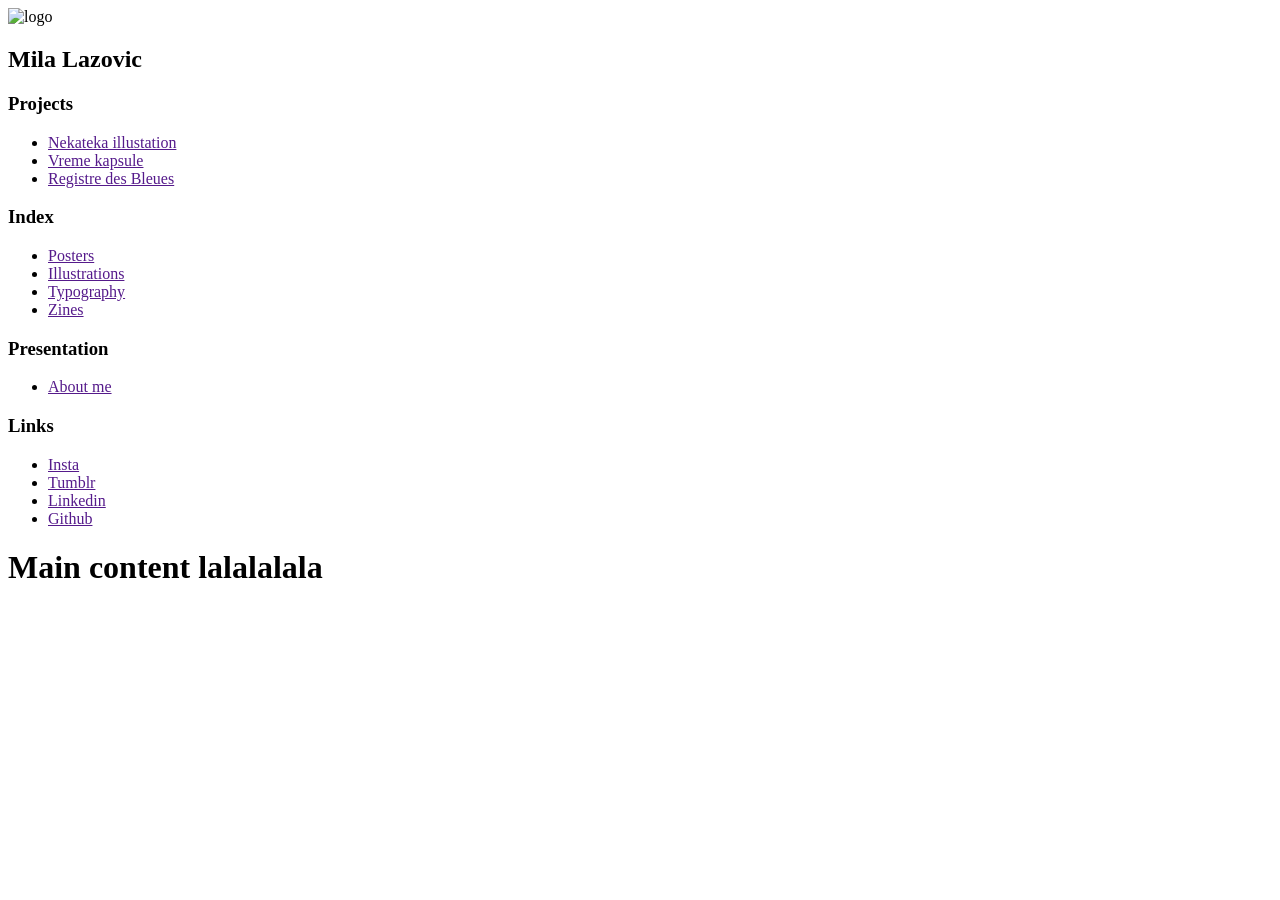
==== index.html @ 71803dd0 "initial commit" ====
<!DOCTYPE html>
<html lang="en">
  <head>
    <meta charset="UTF-8" />
    <meta name="viewport" content="width=device-width, initial-scale=1.0" />
    <link rel="stylesheet" href="./style/layout.css" />
    <title>Portfolio</title>
  </head>
  <body>
    <nav class="sidebar">
      <div>
        <img src="" alt="logo" />
        <h2>Mila Lazovic</h2>
      </div>

      <section class="nav-section">
        <h3>Projects</h3>
        <ul>
          <li><a href="">Nekateka illustation</a></li>
          <li><a href="">Vreme kapsule</a></li>
          <li><a href="">Registre des Bleues</a></li>
        </ul>
      </section>

      <section class="nav-section">
        <h3>Index</h3>
        <ul>
          <li><a href="">Posters</a></li>
          <li><a href="">Illustrations</a></li>
          <li><a href="">Typography</a></li>
          <li><a href="">Zines</a></li>
        </ul>
      </section>

      <section class="nav-section">
        <h3>Presentation</h3>
        <ul>
          <li><a href="">About me</a></li>
        </ul>
      </section>

      <section class="nav-section">
        <h3>Links</h3>
        <ul>
          <li><a href="">Insta</a></li>
          <li><a href="">Tumblr</a></li>
          <li><a href="">Linkedin</a></li>
          <li><a href="">Github</a></li>
        </ul>
      </section>
    </nav>
    <main><h1>Main content lalalalala</h1></main>
  </body>
</html>
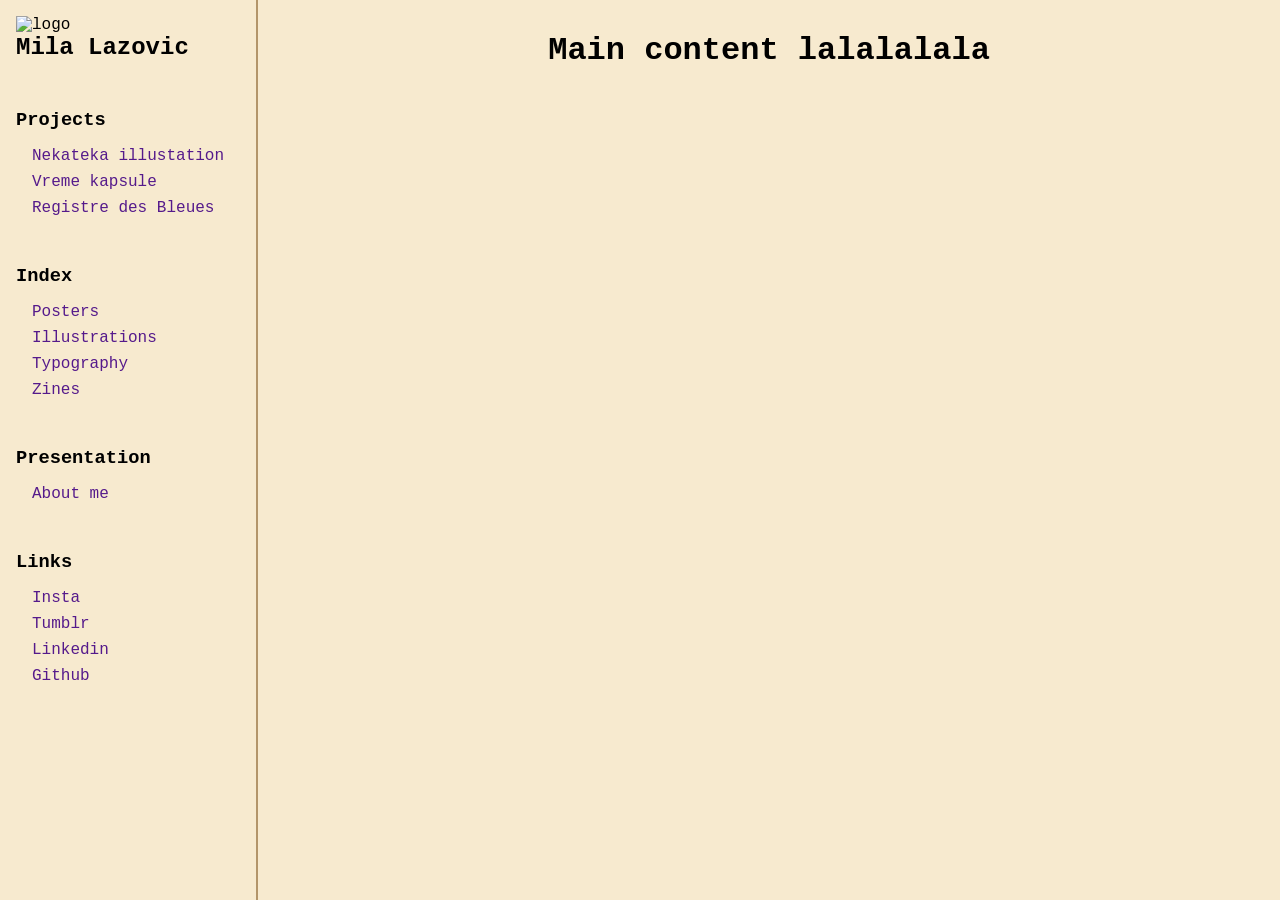
==== commit 3665bfd7: "typo" ====
--- a/index.html
+++ b/index.html
@@ -3,7 +3,7 @@
   <head>
     <meta charset="UTF-8" />
     <meta name="viewport" content="width=device-width, initial-scale=1.0" />
-    <link rel="stylesheet" href="./style/layout.css" />
+    <link rel="stylesheet" href="./styles/layout.css" />
     <title>Portfolio</title>
   </head>
   <body>
--- a/styles/layout.css
+++ b/styles/layout.css
@@ -0,0 +1,51 @@
+* {
+  margin: 0;
+  padding: 0;
+  box-sizing: border-box;
+  font-family: "Courier New", Courier, monospace;
+  background-color: #f7eacf;
+}
+
+html,
+body {
+  width: 100%;
+  height: 100%;
+}
+body {
+  display: flex;
+}
+
+.sidebar {
+  padding: 1rem;
+  display: flex;
+  flex-direction: column;
+  gap: 2rem;
+  border-right: rgb(179, 149, 106) solid 2px;
+}
+
+li {
+  list-style: none;
+  text-decoration: none;
+}
+
+.sidebar h3 {
+  padding: 1rem 0rem;
+}
+.sidebar ul {
+  padding: 0rem 1rem;
+  display: flex;
+  flex-direction: column;
+  gap: 0.5rem;
+}
+
+a {
+  text-decoration: none;
+}
+
+main {
+  display: flex;
+  flex: 1;
+  flex-direction: column;
+  align-items: center;
+  padding: 2rem;
+}
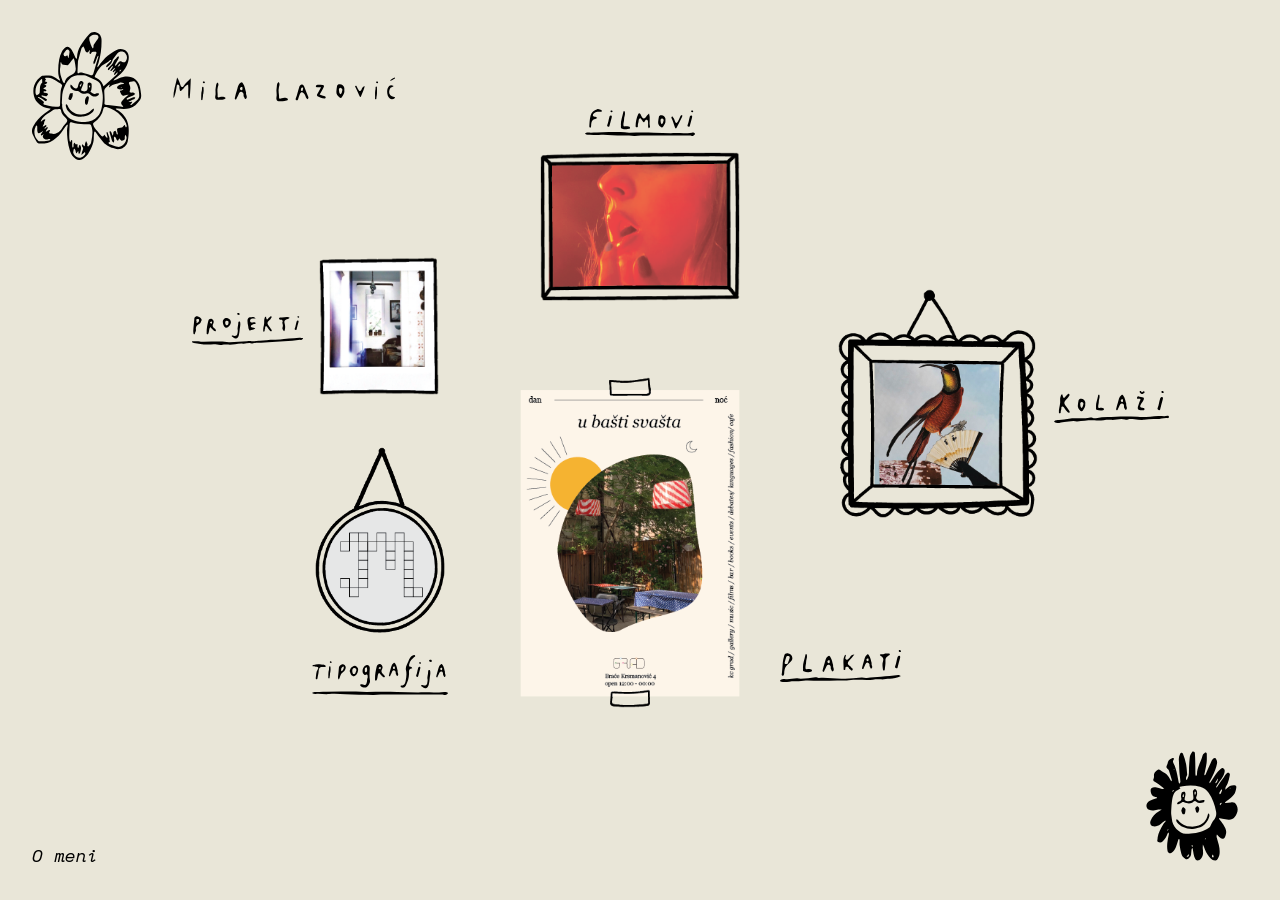
==== commit 80291ace: "homepage" ====
--- a/index.html
+++ b/index.html
@@ -4,51 +4,63 @@
     <meta charset="UTF-8" />
     <meta name="viewport" content="width=device-width, initial-scale=1.0" />
     <link rel="stylesheet" href="./styles/layout.css" />
+    <link rel="stylesheet" href="./styles/styles.css" />
     <title>Portfolio</title>
   </head>
   <body>
-    <nav class="sidebar">
-      <div>
-        <img src="" alt="logo" />
-        <h2>Mila Lazovic</h2>
+    <header><img class="logo-image" src="./images/SVG/logo.svg" /></header>
+    <main>
+      <div class="container">
+        <div class="row-wrapper">
+          <div class="circle-container">
+            <div class="projects-container">
+              <img src="./images/projects_text.svg" alt="" class="text" />
+              <a href="./pages/projects.html">
+                <img src="./images/projects.png" class="projects-img" />
+              </a>
+            </div>
+          </div>
+          <div class="circle-container">
+            <div class="films-container">
+              <img src="./images/films_text.svg" alt="" class="text" />
+              <a href="./pages/films.html">
+                <img src="./images/films.png" class="films-img" />
+              </a>
+            </div>
+          </div>
+          <div class="circle-container">
+            <div class="collages-container">
+              <a href="./pages/collages.html">
+                <img src="./images/collages.png" class="collages-img" />
+              </a>
+              <img src="./images/collages_text.svg" alt="" class="text" />
+            </div>
+          </div>
+        </div>
+        <div class="row-wrapper">
+          <div class="circle-container">
+            <div class="typographs-container">
+              <a href="./pages/typographs.html">
+                <img src="./images/typographs.png" class="typographs-img" />
+              </a>
+              <img src="./images/typo_text.svg" alt="" class="text" />
+            </div>
+          </div>
+          <div class="circle-container">
+            <div class="posters-container">
+              <a href="./pages/posters.html">
+                <img src="./images/posters.png" class="posters-img" />
+              </a>
+              <img src="./images/posters_text.svg" alt="" class="text" />
+            </div>
+          </div>
+          <div class="circle-container"></div>
+        </div>
       </div>
-
-      <section class="nav-section">
-        <h3>Projects</h3>
-        <ul>
-          <li><a href="">Nekateka illustation</a></li>
-          <li><a href="">Vreme kapsule</a></li>
-          <li><a href="">Registre des Bleues</a></li>
-        </ul>
-      </section>
-
-      <section class="nav-section">
-        <h3>Index</h3>
-        <ul>
-          <li><a href="">Posters</a></li>
-          <li><a href="">Illustrations</a></li>
-          <li><a href="">Typography</a></li>
-          <li><a href="">Zines</a></li>
-        </ul>
-      </section>
-
-      <section class="nav-section">
-        <h3>Presentation</h3>
-        <ul>
-          <li><a href="">About me</a></li>
-        </ul>
-      </section>
-
-      <section class="nav-section">
-        <h3>Links</h3>
-        <ul>
-          <li><a href="">Insta</a></li>
-          <li><a href="">Tumblr</a></li>
-          <li><a href="">Linkedin</a></li>
-          <li><a href="">Github</a></li>
-        </ul>
-      </section>
-    </nav>
-    <main><h1>Main content lalalalala</h1></main>
+    </main>
+    <footer>
+      <a href="">O meni</a>
+      <img class="home-flower" src="./images/SVG/home_flower.svg" />
+    </footer>
   </body>
 </html>
--- a/styles/layout.css
+++ b/styles/layout.css
@@ -1,41 +1,61 @@
+@import url("https://fonts.googleapis.com/css2?family=Space+Mono:ital,wght@0,400;0,700;1,400;1,700&display=swap");
+
+.space-mono-regular {
+  font-family: "Space Mono", monospace;
+  font-weight: 400;
+  font-style: normal;
+}
+
+.space-mono-bold {
+  font-family: "Space Mono", monospace;
+  font-weight: 700;
+  font-style: normal;
+}
+
+.space-mono-regular-italic {
+  font-family: "Space Mono", monospace;
+  font-weight: 400;
+  font-style: italic;
+}
+
+.space-mono-bold-italic {
+  font-family: "Space Mono", monospace;
+  font-weight: 700;
+  font-style: italic;
+}
+
 * {
   margin: 0;
   padding: 0;
   box-sizing: border-box;
-  font-family: "Courier New", Courier, monospace;
-  background-color: #f7eacf;
+  background-color: #e9e6d8;
+
+  font-family: "Space Mono", monospace;
+  font-weight: 400;
+  font-style: normal;
 }
 
 html,
 body {
   width: 100%;
   height: 100%;
+  padding: 1rem;
 }
 body {
   display: flex;
+  flex-direction: column;
 }
 
-.sidebar {
-  padding: 1rem;
+footer {
   display: flex;
-  flex-direction: column;
-  gap: 2rem;
-  border-right: rgb(179, 149, 106) solid 2px;
+  justify-content: space-between;
+  align-items: end;
 }
 
-li {
-  list-style: none;
-  text-decoration: none;
-}
-
-.sidebar h3 {
-  padding: 1rem 0rem;
-}
-.sidebar ul {
-  padding: 0rem 1rem;
-  display: flex;
-  flex-direction: column;
-  gap: 0.5rem;
+footer a {
+  color: black;
+  font-style: italic;
+  font-size: large;
 }
 
 a {
@@ -47,5 +67,19 @@
   flex: 1;
   flex-direction: column;
   align-items: center;
+  justify-content: center;
   padding: 2rem;
 }
+
+.container {
+  display: flex;
+  flex-direction: column;
+  gap: 3rem;
+  align-items: center;
+  justify-content: center;
+}
+
+.row-wrapper {
+  display: flex;
+  gap: 3rem;
+}
--- a/styles/styles.css
+++ b/styles/styles.css
@@ -0,0 +1,141 @@
+.logo-image {
+  height: 8rem;
+}
+
+.home-flower {
+  height: 8rem;
+}
+
+.home-flower:hover {
+  transform: rotate(20deg);
+  cursor: pointer;
+}
+
+img {
+  background-color: transparent;
+}
+
+.clickable:hover {
+  cursor: pointer;
+}
+
+.circle-container {
+  position: relative;
+  width: 200px;
+  height: 200px;
+  background-color: transparent;
+  display: flex;
+  align-items: center;
+  justify-content: center;
+}
+
+.circle-container .text {
+  height: 2rem;
+}
+
+.projects-container {
+  position: absolute;
+  left: -100px;
+  display: flex;
+  align-items: center;
+  gap: 1rem;
+  background-color: transparent;
+}
+
+.projects-img {
+  width: 120px;
+}
+
+.projects-img:hover {
+  transform: rotate(5deg);
+}
+
+.films-container {
+  position: absolute;
+  top: -120px;
+  display: flex;
+  flex-direction: column;
+  align-items: center;
+  gap: 1rem;
+  background-color: transparent;
+}
+
+.films-container .text {
+  height: 27px;
+}
+
+.films-img {
+  width: 200px;
+}
+
+.films-img:hover {
+  transform: rotate(5deg);
+}
+
+.collages-container {
+  position: absolute;
+  top: 60px;
+  left: 50px;
+  display: flex;
+  align-items: center;
+  gap: 1rem;
+  background-color: transparent;
+}
+
+.collages-img {
+  width: 200px;
+  background-color: transparent;
+}
+
+.collages-img:hover {
+  transform: rotate(5deg);
+}
+
+.typographs-container {
+  position: absolute;
+  top: -30px;
+  left: 20px;
+  display: flex;
+  flex-direction: column;
+  align-items: center;
+  gap: 1rem;
+  background-color: transparent;
+  z-index: 100;
+}
+
+.typographs-container .text {
+  height: 40px;
+}
+
+.typographs-img {
+  width: 130px;
+  background-color: transparent;
+}
+
+.typographs-img:hover {
+  transform: rotate(5deg);
+}
+
+.posters-container {
+  position: absolute;
+  top: -100px;
+  left: -20px;
+  display: flex;
+  align-items: end;
+  gap: 2.5rem;
+  background-color: transparent;
+  z-index: 0;
+}
+
+.posters-container .text {
+  margin-bottom: 2rem;
+}
+
+.posters-img {
+  width: 220px;
+  background-color: transparent;
+}
+
+.posters-img:hover {
+  transform: rotate(5deg);
+}
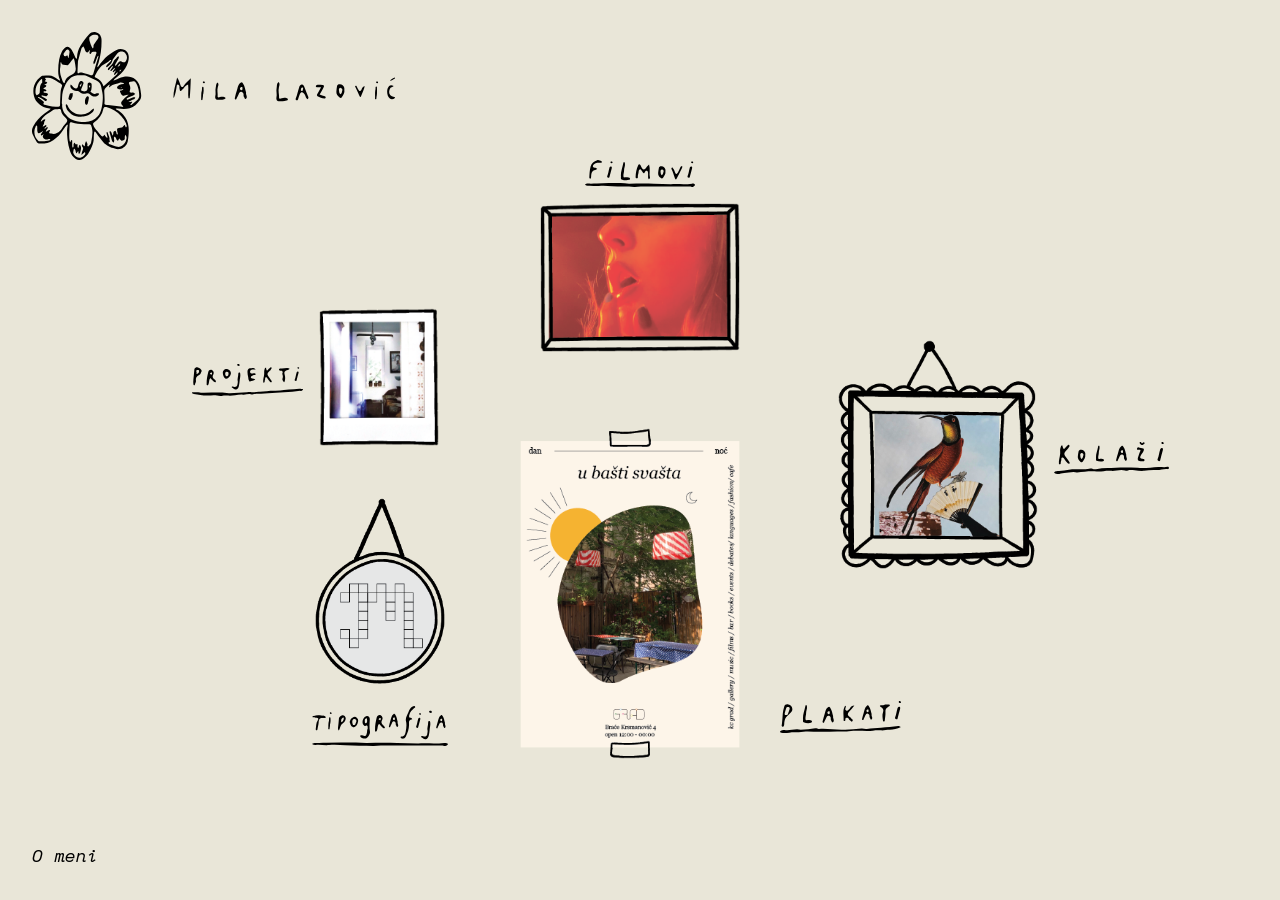
==== commit a0a627a4: "Projects page" ====
--- a/index.html
+++ b/index.html
@@ -59,8 +59,7 @@
       </div>
     </main>
     <footer>
-      <a href="">O meni</a>
-      <img class="home-flower" src="./images/SVG/home_flower.svg" />
+      <a href="./pages/about.html">O meni</a>
     </footer>
   </body>
 </html>
--- a/styles/layout.css
+++ b/styles/layout.css
@@ -83,3 +83,19 @@
   display: flex;
   gap: 3rem;
 }
+
+.logo-image {
+  height: 8rem;
+}
+
+.home-flower {
+  height: 8rem;
+  position: fixed;
+  bottom: 1rem;
+  right: 1rem;
+}
+
+.home-flower:hover {
+  transform: rotate(20deg);
+  cursor: pointer;
+}
--- a/styles/styles.css
+++ b/styles/styles.css
@@ -1,16 +1,3 @@
-.logo-image {
-  height: 8rem;
-}
-
-.home-flower {
-  height: 8rem;
-}
-
-.home-flower:hover {
-  transform: rotate(20deg);
-  cursor: pointer;
-}
-
 img {
   background-color: transparent;
 }
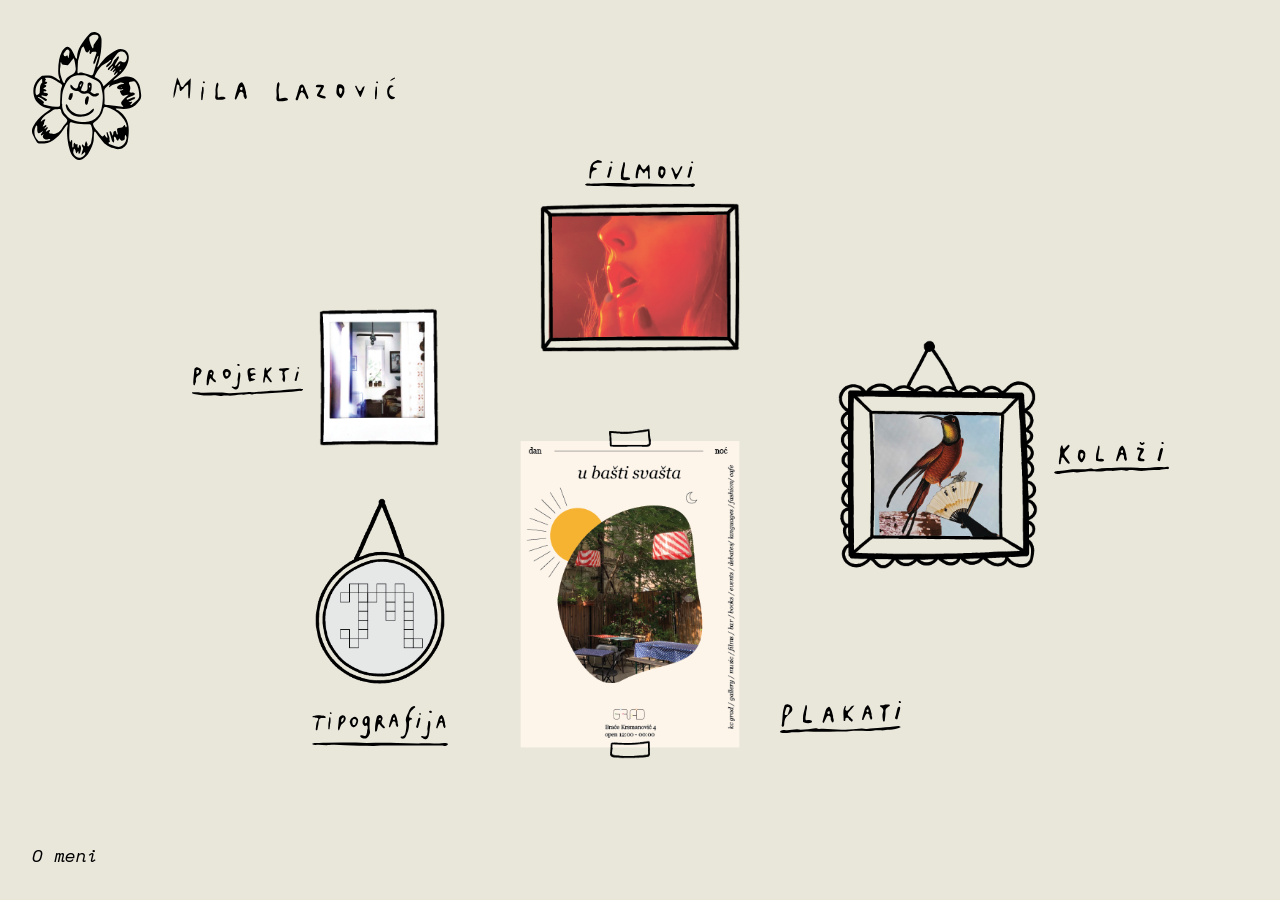
==== commit bc78f1b1: "dodat hover za about link" ====
--- a/index.html
+++ b/index.html
@@ -11,7 +11,7 @@
     <header><img class="logo-image" src="./images/SVG/logo.svg" /></header>
     <main>
       <div class="container">
-        <div class="row-wrapper">
+        <div class="row">
           <div class="circle-container">
             <div class="projects-container">
               <img src="./images/projects_text.svg" alt="" class="text" />
@@ -37,7 +37,7 @@
             </div>
           </div>
         </div>
-        <div class="row-wrapper">
+        <div class="row">
           <div class="circle-container">
             <div class="typographs-container">
               <a href="./pages/typographs.html">
@@ -59,7 +59,7 @@
       </div>
     </main>
     <footer>
-      <a href="./pages/about.html">O meni</a>
+      <a href="./pages/about.html" class="about-link">O meni</a>
     </footer>
   </body>
 </html>
--- a/styles/layout.css
+++ b/styles/layout.css
@@ -28,7 +28,7 @@
   margin: 0;
   padding: 0;
   box-sizing: border-box;
-  background-color: #e9e6d8;
+  background-color: #e9e6da;
 
   font-family: "Space Mono", monospace;
   font-weight: 400;
@@ -79,8 +79,14 @@
   justify-content: center;
 }
 
-.row-wrapper {
+.row {
   display: flex;
+  gap: 3rem;
+}
+
+.column {
+  display: flex;
+  flex-direction: column;
   gap: 3rem;
 }
 
--- a/styles/styles.css
+++ b/styles/styles.css
@@ -67,6 +67,7 @@
   align-items: center;
   gap: 1rem;
   background-color: transparent;
+  z-index: 10;
 }
 
 .collages-img {
@@ -126,3 +127,7 @@
 .posters-img:hover {
   transform: rotate(5deg);
 }
+
+.about-link:hover {
+  color: #eeb334;
+}
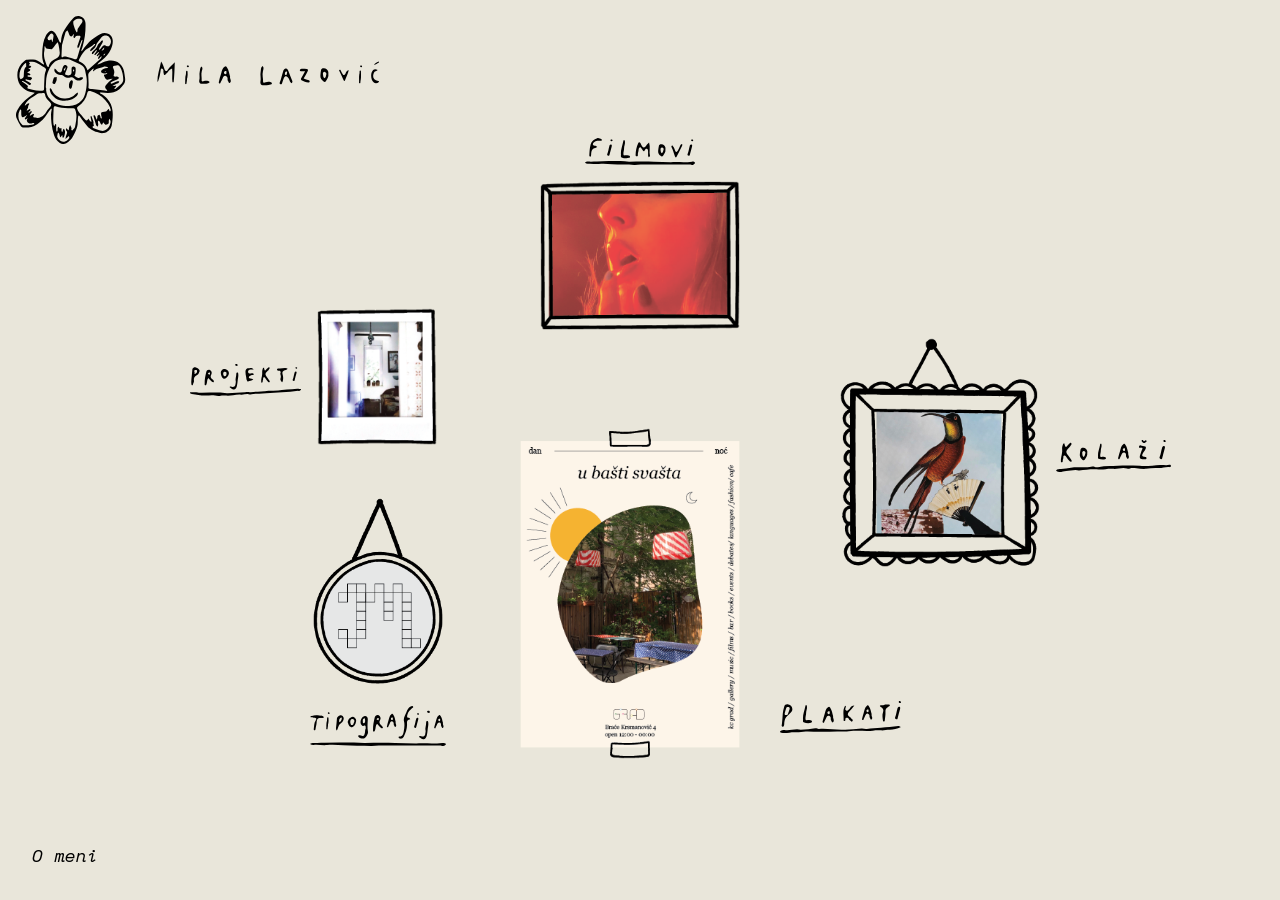
==== commit db996cc6: "sitne izmene responzivnosti" ====
--- a/index.html
+++ b/index.html
@@ -5,56 +5,51 @@
     <meta name="viewport" content="width=device-width, initial-scale=1.0" />
     <link rel="stylesheet" href="./styles/layout.css" />
     <link rel="stylesheet" href="./styles/styles.css" />
-    <title>Portfolio</title>
+    <title>mila lazović</title>
   </head>
   <body>
     <header><img class="logo-image" src="./images/SVG/logo.svg" /></header>
     <main>
       <div class="container">
-        <div class="row">
-          <div class="circle-container">
-            <div class="projects-container">
-              <img src="./images/projects_text.svg" alt="" class="text" />
-              <a href="./pages/projects.html">
-                <img src="./images/projects.png" class="projects-img" />
-              </a>
-            </div>
-          </div>
-          <div class="circle-container">
-            <div class="films-container">
-              <img src="./images/films_text.svg" alt="" class="text" />
-              <a href="./pages/films.html">
-                <img src="./images/films.png" class="films-img" />
-              </a>
-            </div>
-          </div>
-          <div class="circle-container">
-            <div class="collages-container">
-              <a href="./pages/collages.html">
-                <img src="./images/collages.png" class="collages-img" />
-              </a>
-              <img src="./images/collages_text.svg" alt="" class="text" />
-            </div>
+        <div class="circle-container">
+          <div class="projects-container">
+            <img src="./images/projects_text.svg" alt="" class="text" />
+            <a href="./pages/projects.html">
+              <img src="./images/projects.png" class="projects-img" />
+            </a>
           </div>
         </div>
-        <div class="row">
-          <div class="circle-container">
-            <div class="typographs-container">
-              <a href="./pages/typographs.html">
-                <img src="./images/typographs.png" class="typographs-img" />
-              </a>
-              <img src="./images/typo_text.svg" alt="" class="text" />
-            </div>
+        <div class="circle-container">
+          <div class="films-container">
+            <img src="./images/films_text.svg" alt="" class="text" />
+            <a href="./pages/films.html">
+              <img src="./images/films.png" class="films-img" />
+            </a>
           </div>
-          <div class="circle-container">
-            <div class="posters-container">
-              <a href="./pages/posters.html">
-                <img src="./images/posters.png" class="posters-img" />
-              </a>
-              <img src="./images/posters_text.svg" alt="" class="text" />
-            </div>
+        </div>
+        <div class="circle-container">
+          <div class="collages-container">
+            <a href="./pages/collages.html">
+              <img src="./images/collages.png" class="collages-img" />
+            </a>
+            <img src="./images/collages_text.svg" alt="" class="text" />
           </div>
-          <div class="circle-container"></div>
+        </div>
+        <div class="circle-container">
+          <div class="typographs-container">
+            <a href="./pages/typographs.html">
+              <img src="./images/typographs.png" class="typographs-img" />
+            </a>
+            <img src="./images/typo_text.svg" alt="" class="text" />
+          </div>
+        </div>
+        <div class="circle-container">
+          <div class="posters-container">
+            <a href="./pages/posters.html">
+              <img src="./images/posters.png" class="posters-img" />
+            </a>
+            <img src="./images/posters_text.svg" alt="" class="text" />
+          </div>
         </div>
       </div>
     </main>
--- a/styles/layout.css
+++ b/styles/layout.css
@@ -39,10 +39,10 @@
 body {
   width: 100%;
   height: 100%;
-  padding: 1rem;
 }
 body {
   display: flex;
+  padding: 1rem;
   flex-direction: column;
 }
 
@@ -50,6 +50,7 @@
   display: flex;
   justify-content: space-between;
   align-items: end;
+  padding: 1rem;
 }
 
 footer a {
@@ -69,14 +70,6 @@
   align-items: center;
   justify-content: center;
   padding: 2rem;
-}
-
-.container {
-  display: flex;
-  flex-direction: column;
-  gap: 3rem;
-  align-items: center;
-  justify-content: center;
 }
 
 .row {
@@ -105,3 +98,11 @@
   transform: rotate(20deg);
   cursor: pointer;
 }
+
+.details a {
+  color: #eeb334;
+}
+
+.details a:hover {
+  color: #c09027;
+}
--- a/styles/styles.css
+++ b/styles/styles.css
@@ -6,10 +6,13 @@
   cursor: pointer;
 }
 
+.container {
+  align-items: center;
+  justify-content: center;
+  position: relative;
+}
+
 .circle-container {
-  position: relative;
-  width: 200px;
-  height: 200px;
   background-color: transparent;
   display: flex;
   align-items: center;
@@ -21,12 +24,37 @@
 }
 
 .projects-container {
-  position: absolute;
-  left: -100px;
   display: flex;
   align-items: center;
   gap: 1rem;
   background-color: transparent;
+}
+
+@media only screen and (min-width: 600px) {
+  .projects-container {
+    position: absolute;
+    left: -450px;
+    top: -180px;
+  }
+  .films-container {
+    position: absolute;
+    top: -350px;
+  }
+  .collages-container {
+    position: absolute;
+    left: 200px;
+    top: -150px;
+  }
+  .typographs-container {
+    position: absolute;
+    top: 10px;
+    left: -330px;
+  }
+  .posters-container {
+    position: absolute;
+    top: -60px;
+    left: -120px;
+  }
 }
 
 .projects-img {
@@ -38,8 +66,6 @@
 }
 
 .films-container {
-  position: absolute;
-  top: -120px;
   display: flex;
   flex-direction: column;
   align-items: center;
@@ -60,9 +86,6 @@
 }
 
 .collages-container {
-  position: absolute;
-  top: 60px;
-  left: 50px;
   display: flex;
   align-items: center;
   gap: 1rem;
@@ -80,9 +103,6 @@
 }
 
 .typographs-container {
-  position: absolute;
-  top: -30px;
-  left: 20px;
   display: flex;
   flex-direction: column;
   align-items: center;
@@ -105,9 +125,6 @@
 }
 
 .posters-container {
-  position: absolute;
-  top: -100px;
-  left: -20px;
   display: flex;
   align-items: end;
   gap: 2.5rem;
